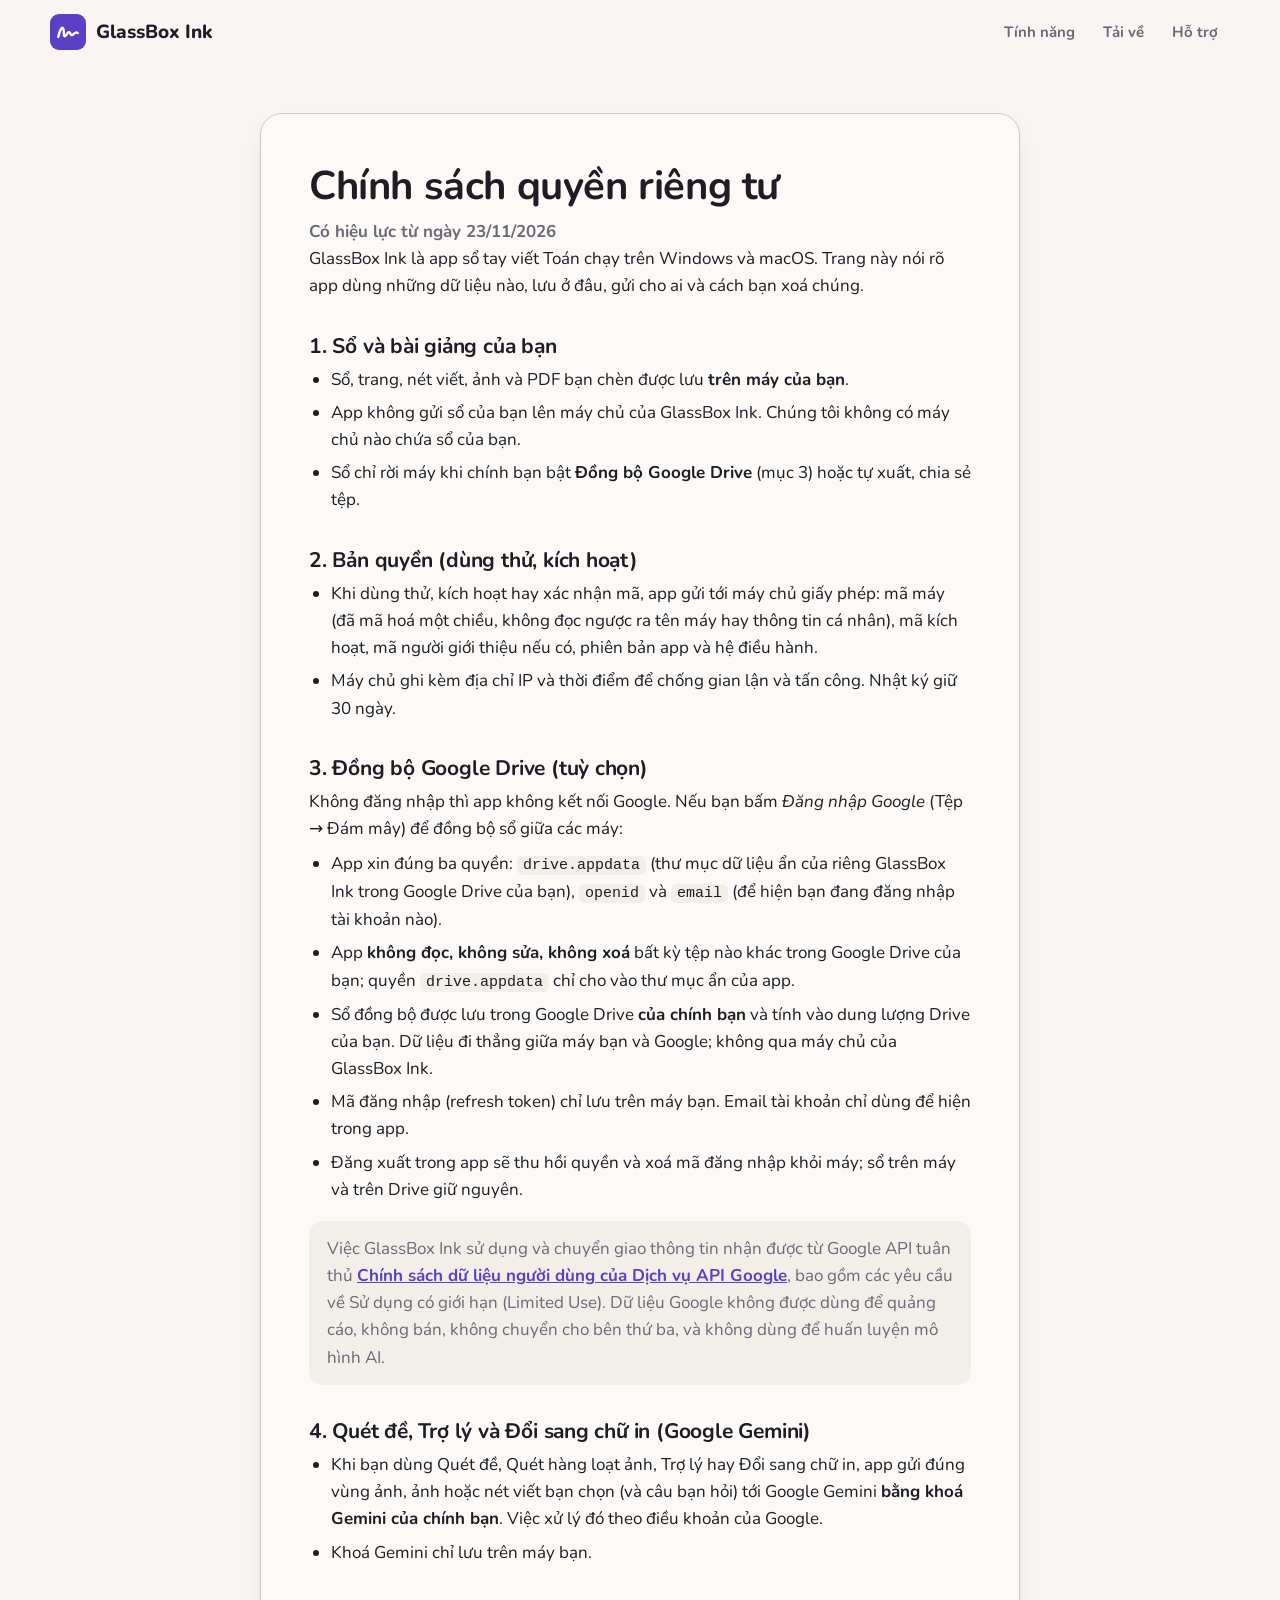
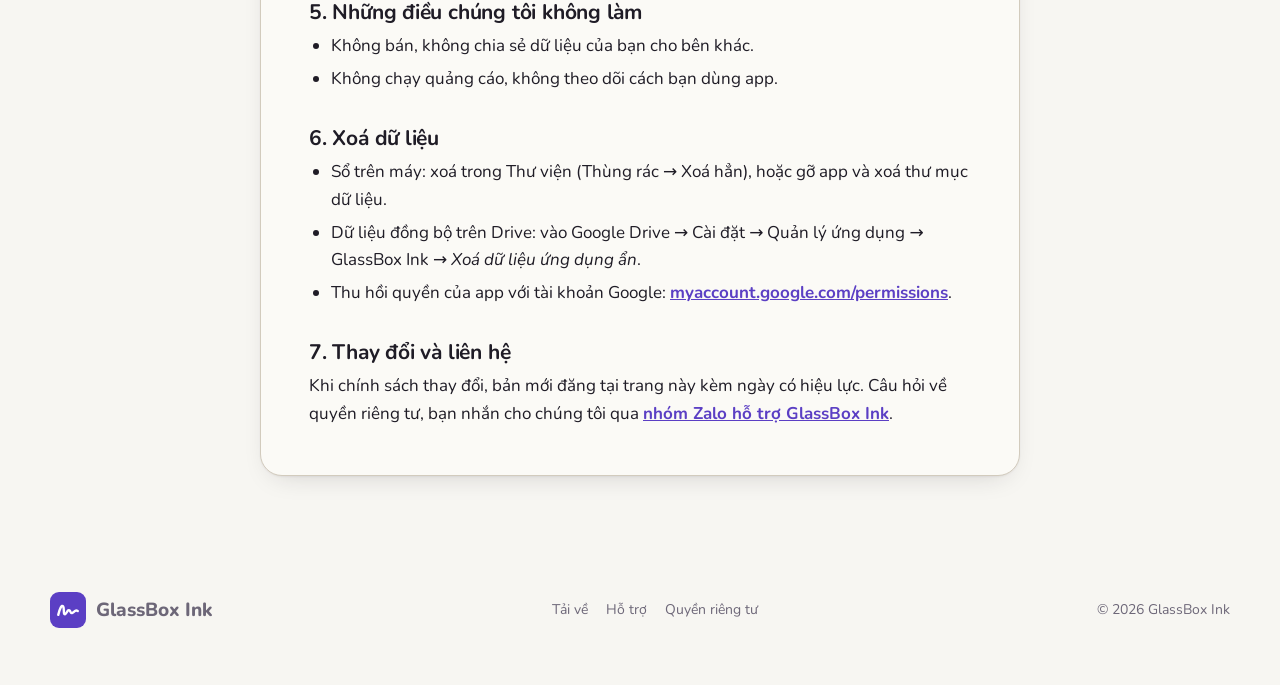
==== chinh-sach-rieng-tu.html @ cfca695d "Trang Chính sách quyền riêng tư (đồng bộ Google Drive tuỳ chọn) và link ở chân trang Co-Authored-By:" ====
<!doctype html>
<!-- Claude (23/11/2026): trang Chính sách quyền riêng tư — Google yêu cầu khi đưa đăng nhập Google (đồng bộ Drive) sang chế độ chính thức.
     Nội dung khớp cách app đang chạy: sổ ở trên máy; đồng bộ Google Drive là tuỳ chọn, chỉ dùng thư mục ẩn của app trong Drive của người dùng. -->
<html lang="vi">
<head>
<meta charset="utf-8">
<meta name="viewport" content="width=device-width, initial-scale=1, viewport-fit=cover">
<title>Chính sách quyền riêng tư · GlassBox Ink</title>
<meta name="description" content="GlassBox Ink thu thập gì, lưu ở đâu, dùng dữ liệu Google (đồng bộ Google Drive) thế nào và cách bạn xoá dữ liệu.">
<meta name="theme-color" content="#5B3FC4">
<link rel="icon" href="media/logo.svg" type="image/svg+xml">
<link rel="preconnect" href="https://fonts.googleapis.com">
<link rel="preconnect" href="https://fonts.gstatic.com" crossorigin>
<link href="https://fonts.googleapis.com/css2?family=Dancing+Script:wght@700&family=Nunito:wght@400;600;700;800;900&display=swap&subset=vietnamese" rel="stylesheet">
<link rel="stylesheet" href="css/site.css?v=20261119a">
<style>
  .policy { padding: 48px 0 72px; }
  .policy .doc { max-width: 760px; margin-inline: auto; background: var(--surface); border: 1px solid var(--line); border-radius: 22px;
    padding: clamp(22px, 4vw, 48px); box-shadow: var(--shadow); }
  .policy h1 { font-size: clamp(28px, 4vw, 40px); line-height: 1.2; margin: 0; }
  .policy .date { color: var(--muted); font-weight: 700; margin-top: 8px; }
  .policy h2 { font-size: 21px; margin: 34px 0 8px; }
  .policy p, .policy li { color: var(--ink); }
  .policy ul { padding-left: 22px; margin: 8px 0; }
  .policy li { margin: 6px 0; }
  .policy .note { background: var(--surface2); border-radius: 14px; padding: 14px 18px; margin-top: 18px; color: var(--muted); }
  .policy a { color: #5B3FC4; font-weight: 700; }
  .policy code { font-size: 15px; background: var(--surface2); padding: 1px 6px; border-radius: 6px; }
</style>
</head>
<body>
<header class="nav" id="top">
  <div class="wrap">
    <a class="brand" href="./" aria-label="GlassBox Ink">
      <svg class="logo" viewBox="0 0 48 48" aria-hidden="true"><rect width="48" height="48" rx="12"/><path d="M11 30.5c2.2-9 4.6-14 6.6-11.2 1.7 2.4-.2 11.6 2.6 10.3 2.4-1.1 3.2-6.7 5.6-5.2 2 1.3 1.6 4.6 4 3.6 1.7-.7 2.7-2.6 4.6-3.2 1-.3 1.8.1 2.6.6"/></svg>
      GlassBox Ink
    </a>
    <nav class="nav-links" aria-label="Mục chính">
      <a href="./#xem-app">Tính năng</a>
      <a href="./#tai-ve">Tải về</a>
      <a href="./#ho-tro">Hỗ trợ</a>
    </nav>
  </div>
</header>

<main class="policy">
  <div class="wrap">
    <article class="doc">
      <h1>Chính sách quyền riêng tư</h1>
      <p class="date">Có hiệu lực từ ngày 23/11/2026</p>

      <p>GlassBox Ink là app sổ tay viết Toán chạy trên Windows và macOS. Trang này nói rõ app dùng những dữ liệu nào, lưu ở đâu, gửi cho ai và cách bạn xoá chúng.</p>

      <h2>1. Sổ và bài giảng của bạn</h2>
      <ul>
        <li>Sổ, trang, nét viết, ảnh và PDF bạn chèn được lưu <strong>trên máy của bạn</strong>.</li>
        <li>App không gửi sổ của bạn lên máy chủ của GlassBox Ink. Chúng tôi không có máy chủ nào chứa sổ của bạn.</li>
        <li>Sổ chỉ rời máy khi chính bạn bật <strong>Đồng bộ Google Drive</strong> (mục 3) hoặc tự xuất, chia sẻ tệp.</li>
      </ul>

      <h2>2. Bản quyền (dùng thử, kích hoạt)</h2>
      <ul>
        <li>Khi dùng thử, kích hoạt hay xác nhận mã, app gửi tới máy chủ giấy phép: mã máy (đã mã hoá một chiều, không đọc ngược ra tên máy hay thông tin cá nhân), mã kích hoạt, mã người giới thiệu nếu có, phiên bản app và hệ điều hành.</li>
        <li>Máy chủ ghi kèm địa chỉ IP và thời điểm để chống gian lận và tấn công. Nhật ký giữ 30 ngày.</li>
      </ul>

      <h2>3. Đồng bộ Google Drive (tuỳ chọn)</h2>
      <p>Không đăng nhập thì app không kết nối Google. Nếu bạn bấm <em>Đăng nhập Google</em> (Tệp → Đám mây) để đồng bộ sổ giữa các máy:</p>
      <ul>
        <li>App xin đúng ba quyền: <code>drive.appdata</code> (thư mục dữ liệu ẩn của riêng GlassBox Ink trong Google Drive của bạn), <code>openid</code> và <code>email</code> (để hiện bạn đang đăng nhập tài khoản nào).</li>
        <li>App <strong>không đọc, không sửa, không xoá</strong> bất kỳ tệp nào khác trong Google Drive của bạn; quyền <code>drive.appdata</code> chỉ cho vào thư mục ẩn của app.</li>
        <li>Sổ đồng bộ được lưu trong Google Drive <strong>của chính bạn</strong> và tính vào dung lượng Drive của bạn. Dữ liệu đi thẳng giữa máy bạn và Google; không qua máy chủ của GlassBox Ink.</li>
        <li>Mã đăng nhập (refresh token) chỉ lưu trên máy bạn. Email tài khoản chỉ dùng để hiện trong app.</li>
        <li>Đăng xuất trong app sẽ thu hồi quyền và xoá mã đăng nhập khỏi máy; sổ trên máy và trên Drive giữ nguyên.</li>
      </ul>
      <p class="note">Việc GlassBox Ink sử dụng và chuyển giao thông tin nhận được từ Google API tuân thủ <a href="https://developers.google.com/terms/api-services-user-data-policy" target="_blank" rel="noopener">Chính sách dữ liệu người dùng của Dịch vụ API Google</a>, bao gồm các yêu cầu về Sử dụng có giới hạn (Limited Use). Dữ liệu Google không được dùng để quảng cáo, không bán, không chuyển cho bên thứ ba, và không dùng để huấn luyện mô hình AI.</p>

      <h2>4. Quét đề, Trợ lý và Đổi sang chữ in (Google Gemini)</h2>
      <ul>
        <li>Khi bạn dùng Quét đề, Quét hàng loạt ảnh, Trợ lý hay Đổi sang chữ in, app gửi đúng vùng ảnh, ảnh hoặc nét viết bạn chọn (và câu bạn hỏi) tới Google Gemini <strong>bằng khoá Gemini của chính bạn</strong>. Việc xử lý đó theo điều khoản của Google.</li>
        <li>Khoá Gemini chỉ lưu trên máy bạn.</li>
      </ul>

      <h2>5. Những điều chúng tôi không làm</h2>
      <ul>
        <li>Không bán, không chia sẻ dữ liệu của bạn cho bên khác.</li>
        <li>Không chạy quảng cáo, không theo dõi cách bạn dùng app.</li>
      </ul>

      <h2>6. Xoá dữ liệu</h2>
      <ul>
        <li>Sổ trên máy: xoá trong Thư viện (Thùng rác → Xoá hẳn), hoặc gỡ app và xoá thư mục dữ liệu.</li>
        <li>Dữ liệu đồng bộ trên Drive: vào Google Drive → Cài đặt → Quản lý ứng dụng → GlassBox Ink → <em>Xoá dữ liệu ứng dụng ẩn</em>.</li>
        <li>Thu hồi quyền của app với tài khoản Google: <a href="https://myaccount.google.com/permissions" target="_blank" rel="noopener">myaccount.google.com/permissions</a>.</li>
      </ul>

      <h2>7. Thay đổi và liên hệ</h2>
      <p>Khi chính sách thay đổi, bản mới đăng tại trang này kèm ngày có hiệu lực. Câu hỏi về quyền riêng tư, bạn nhắn cho chúng tôi qua <a href="https://zalo.me/g/bov0yustx6fiwfgeb471" target="_blank" rel="noopener">nhóm Zalo hỗ trợ GlassBox Ink</a>.</p>
    </article>
  </div>
</main>

<footer>
  <div class="wrap">
    <a class="brand" href="./"><svg class="logo" viewBox="0 0 48 48" aria-hidden="true"><rect width="48" height="48" rx="12"/><path d="M11 30.5c2.2-9 4.6-14 6.6-11.2 1.7 2.4-.2 11.6 2.6 10.3 2.4-1.1 3.2-6.7 5.6-5.2 2 1.3 1.6 4.6 4 3.6 1.7-.7 2.7-2.6 4.6-3.2 1-.3 1.8.1 2.6.6"/></svg>GlassBox Ink</a>
    <nav><a href="./#tai-ve">Tải về</a><a href="./#ho-tro">Hỗ trợ</a><a href="chinh-sach-rieng-tu.html">Quyền riêng tư</a></nav>
    <span>© 2026 GlassBox Ink</span>
  </div>
</footer>
</body>
</html>
---- css/site.css ----
/* Claude: trang giới thiệu GlassBox Ink, bản 2 (15/11/2026). Chỉ giao diện sáng (anh bỏ chế độ tối).
   Màu theo packages/net_ui/lib/src/tokens.g.dart. Hiệu ứng chỉ dùng transform/opacity để không lag. */
:root {
  --desk: #F7F6F2; --chrome: #F4F1EA; --surface: #FBFAF6; --surface2: #F2EFE8;
  --line: #D2CBBD; --ink: #1F1C26; --muted: #6D6778; --off: #B9B3C4;
  --accent: #5B3FC4; --accent-soft: #EBE5FC;
  --ok: #2F8A4C;
  --paper: #FDFCF7; --grid: rgba(184,198,224,.42); --grid-fine: rgba(219,226,239,.6);
  --rainbow: linear-gradient(100deg, #5B3FC4, #9b4dff 30%, #e5487d 58%, #ff8a00 82%, #f5c400);
  --shadow: 0 1px 2px rgba(31,28,38,.05), 0 10px 28px -14px rgba(31,28,38,.22);
  --shadow-lg: 0 2px 6px rgba(31,28,38,.05), 0 36px 70px -32px rgba(60,40,140,.38);
  --radius: 18px;
  --font: "Nunito", system-ui, -apple-system, "Segoe UI", sans-serif;
  --hand: "Dancing Script", "Segoe Script", cursive;
  color-scheme: light;
}
*, *::before, *::after { box-sizing: border-box; }
html { scroll-behavior: smooth; -webkit-text-size-adjust: 100%; }
body { margin: 0; background: var(--desk); color: var(--ink); font: 400 17px/1.6 var(--font); overflow-x: hidden; }
img, video, svg { display: block; max-width: 100%; }
a { color: inherit; }
h1, h2, h3 { line-height: 1.15; margin: 0; letter-spacing: -.01em; text-wrap: balance; }
p { margin: 0; }
.wrap { width: min(1180px, 100% - 32px); margin-inline: auto; }
section { scroll-margin-top: 70px; }

.grid-bg, .paper {
  background-image:
    linear-gradient(var(--grid) 1px, transparent 1px), linear-gradient(90deg, var(--grid) 1px, transparent 1px),
    linear-gradient(var(--grid-fine) 1px, transparent 1px), linear-gradient(90deg, var(--grid-fine) 1px, transparent 1px);
  background-size: 120px 120px, 120px 120px, 24px 24px, 24px 24px;
}
.paper { background-color: var(--paper); }

.logo { width: 36px; height: 36px; flex: none; }
.logo rect { fill: #5B3FC4; }
.logo path { fill: none; stroke: #fff; stroke-width: 3.2; stroke-linecap: round; stroke-linejoin: round; }

/* ===== Màn mở đầu (vẽ bằng canvas, js/intro.js) ===== */
.intro { position: fixed; inset: 0; z-index: 100; cursor: pointer; transition: opacity .3s ease; }
.intro canvas { position: absolute; inset: 0; width: 100%; height: 100%; }
.intro.gone { opacity: 0; pointer-events: none; }
html.no-intro .intro { display: none; }

/* ===== Thanh trên ===== */
.progress { position: fixed; inset: 0 0 auto 0; height: 3px; z-index: 60; transform-origin: 0 50%; transform: scaleX(0); background: var(--rainbow); }
.nav { position: sticky; top: 0; z-index: 50; background: rgba(247,246,242,.95); border-bottom: 1px solid transparent; transition: border-color .3s, box-shadow .3s; }
.nav.scrolled { border-color: rgba(210,203,189,.6); box-shadow: 0 6px 20px -16px rgba(31,28,38,.4); }
.nav .wrap { display: flex; align-items: center; gap: 20px; height: 64px; }
.brand { display: flex; align-items: center; gap: 10px; font-weight: 800; font-size: 19px; text-decoration: none; }
.nav-links { display: flex; gap: 4px; margin-left: auto; }
.nav-links a { text-decoration: none; padding: 8px 12px; border-radius: 10px; color: var(--muted); font-weight: 700; font-size: 15px; transition: color .2s, background .2s; }
.nav-links a:hover { color: var(--ink); background: var(--surface2); }
.icon-btn { width: 42px; height: 42px; border-radius: 12px; border: 1px solid var(--line); background: var(--surface); color: var(--ink); display: none; place-items: center; cursor: pointer; margin-left: auto; }
.icon-btn svg { width: 20px; height: 20px; }
@media (max-width: 900px) {
  .nav-links { position: fixed; inset: 64px 0 auto 0; flex-direction: column; padding: 12px 16px 20px; background: var(--desk);
    border-bottom: 1px solid var(--line); transform: translateY(-130%); transition: transform .35s ease; }
  .nav-links.open { transform: none; }
  .nav-links a { padding: 12px; font-size: 17px; }
  .icon-btn { display: grid; }
  .nav .btn-sm { display: none; }
}

/* ===== Nút ===== */
.btn { position: relative; overflow: hidden; isolation: isolate; display: inline-flex; align-items: center; gap: 10px; justify-content: center;
  padding: 14px 22px; border-radius: 14px; border: 0; cursor: pointer; font: 800 16px/1.1 var(--font); text-decoration: none;
  background: var(--accent); color: #fff; box-shadow: 0 10px 24px -12px rgba(91,63,196,.9); transition: transform .25s cubic-bezier(.2,.7,.2,1), box-shadow .25s; }
.btn:hover { transform: translateY(-2px); box-shadow: 0 16px 30px -14px rgba(91,63,196,1); }
.btn::after { content: ""; position: absolute; inset: 0; z-index: -1; transform: translateX(-120%) skewX(-20deg);
  background: linear-gradient(90deg, transparent, rgba(255,255,255,.38), transparent); transition: transform .7s ease; }
.btn:hover::after { transform: translateX(120%) skewX(-20deg); }
.btn svg { width: 20px; height: 20px; flex: none; }
.btn.ghost { background: var(--surface); color: var(--ink); border: 1px solid var(--line); box-shadow: none; }
.btn.ghost::after { background: linear-gradient(90deg, transparent, rgba(91,63,196,.14), transparent); }
.btn.zalo { background: #0068FF; box-shadow: 0 10px 24px -12px rgba(0,104,255,.9); }
.btn-sm { padding: 9px 14px; font-size: 14px; border-radius: 11px; }
.btn small { display: block; font-weight: 600; opacity: .85; font-size: 12px; margin-top: 3px; }

/* ===== Hero ===== */
.hero { position: relative; padding: 52px 0 0; overflow: hidden; isolation: isolate; }
.hero .grid-bg { position: absolute; inset: 0; z-index: -2;
  -webkit-mask: radial-gradient(ellipse 85% 75% at 50% 25%, #000 25%, transparent 75%); mask: radial-gradient(ellipse 85% 75% at 50% 25%, #000 25%, transparent 75%); }
.glow-bg { position: absolute; z-index: -1; left: 50%; top: -260px; width: 1300px; height: 1000px; margin-left: -650px; pointer-events: none;
  background:
    radial-gradient(closest-side at 30% 40%, rgba(91,63,196,.26), transparent),
    radial-gradient(closest-side at 72% 34%, rgba(229,72,125,.16), transparent),
    radial-gradient(closest-side at 52% 66%, rgba(255,138,0,.12), transparent);
  animation: glow 16s ease-in-out infinite alternate; will-change: transform; }
@keyframes glow { to { transform: translate3d(40px, 30px, 0) rotate(8deg) scale(1.06); } }
.hero-text { text-align: center; max-width: 900px; margin: 0 auto; }
.chip { display: inline-flex; align-items: center; gap: 8px; padding: 6px 14px 6px 6px; border-radius: 999px; background: var(--surface);
  border: 1px solid var(--line); font-size: 14px; font-weight: 700; color: var(--muted); box-shadow: var(--shadow); max-width: 100%; }
.chip b { background: var(--accent); color: #fff; padding: 3px 10px; border-radius: 999px; font-weight: 800; white-space: nowrap; }
.hero h1 { font-size: clamp(38px, 6.6vw, 80px); font-weight: 900; margin-top: 22px; letter-spacing: -.03em; }
.hero h1 .line2 { display: block; }
.grad-text { background: var(--rainbow); background-size: 200% 100%; -webkit-background-clip: text; background-clip: text; color: transparent; }
@keyframes shimmer { to { background-position: -200% 0; } }
.hand-word { position: relative; display: inline-block; white-space: nowrap; }
.hand-word svg { position: absolute; left: -2%; bottom: -.16em; width: 104%; height: .5em; overflow: visible; }
.hand-word svg path { fill: none; stroke: url(#rainbow); stroke-width: 7; stroke-linecap: round; stroke-dasharray: 600; stroke-dashoffset: 600; }
.go .hand-word svg path { animation: draw 1.1s .5s cubic-bezier(.6,.1,.2,1) forwards; }
@keyframes draw { to { stroke-dashoffset: 0; } }
.hero .lead { font-size: clamp(17px, 2vw, 20px); color: var(--muted); margin: 20px auto 0; max-width: 660px; }
.cta { display: flex; gap: 12px; justify-content: center; flex-wrap: wrap; margin-top: 28px; }
.trust { display: flex; flex-wrap: wrap; gap: 8px 22px; justify-content: center; margin-top: 18px; color: var(--muted); font-size: 14px; font-weight: 700; }
.trust span { display: inline-flex; align-items: center; gap: 6px; }
.trust svg { width: 16px; height: 16px; color: var(--ok); }

.window { position: relative; border-radius: 16px; overflow: hidden; background: #f4f1ea; border: 1px solid rgba(210,203,189,.9); box-shadow: var(--shadow-lg); }
.window video, .window img { width: 100%; height: auto; aspect-ratio: 16 / 9; object-fit: cover; background: #f4f1ea; }
.hero-stage { position: relative; margin: 50px auto 0; max-width: 1100px; perspective: 1600px; }
.hero-stage .window { transform: rotateX(16deg) scale(.95); transform-origin: 50% 0; will-change: transform; }
.float-chip { position: absolute; z-index: 3; display: flex; align-items: center; gap: 8px; background: var(--surface); border: 1px solid var(--line);
  border-radius: 14px; padding: 10px 14px; font-weight: 800; font-size: 14px; box-shadow: var(--shadow); animation: bob 6s ease-in-out infinite; }
.float-chip i { width: 28px; height: 28px; border-radius: 9px; display: grid; place-items: center; background: var(--accent-soft); color: var(--accent); }
.float-chip i svg { width: 17px; height: 17px; }
.fc1 { left: -26px; top: 18%; } .fc2 { right: -30px; top: 40%; animation-delay: -2s; } .fc3 { left: 7%; bottom: -20px; animation-delay: -4s; }
@keyframes bob { 50% { transform: translateY(-10px); } }
@media (max-width: 760px) { .float-chip { display: none; } .hero-stage .window { transform: none !important; } }

.marquee { margin-top: 64px; border-block: 1px solid var(--line); background: var(--surface); overflow: hidden; }
.marquee-track { display: flex; gap: 46px; width: max-content; padding: 16px 0; animation: marquee 38s linear infinite; will-change: transform; }
.marquee span { white-space: nowrap; font-family: var(--hand); font-size: 27px; font-weight: 700; color: var(--muted); }
.marquee span::before { content: "✦"; font-family: var(--font); font-size: 14px; color: var(--accent); margin-right: 46px; vertical-align: middle; }
@keyframes marquee { to { transform: translate3d(-50%, 0, 0); } }

/* ===== Mục chung ===== */
.sec { padding: 104px 0; }
.sec.tight { padding-top: 30px; }
.sec-head { text-align: center; max-width: 780px; margin: 0 auto 50px; }
.kicker { position: relative; display: inline-block; font-family: var(--hand); font-size: 29px; font-weight: 700; color: var(--accent); }
.kicker::after { content: ""; position: absolute; left: 4%; right: 4%; bottom: -2px; height: 8px;
  background: url("data:image/svg+xml,%3Csvg xmlns='http://www.w3.org/2000/svg' viewBox='0 0 120 8' preserveAspectRatio='none'%3E%3Cpath d='M2 5c20-4 40-4 60-1s36 3 56-2' fill='none' stroke='%23e5487d' stroke-width='2.5' stroke-linecap='round'/%3E%3C/svg%3E") 0 0/100% 100% no-repeat;
  clip-path: inset(0 100% 0 0); transition: clip-path .9s .3s cubic-bezier(.6,.1,.2,1); }
.in .kicker::after { clip-path: inset(0 0 0 0); }
.sec-head h2 { font-size: clamp(32px, 4.6vw, 52px); font-weight: 900; margin-top: 6px; letter-spacing: -.02em; }
.sec-head p { color: var(--muted); margin-top: 14px; font-size: 18px; }

/* ===== Tab + video ===== */
.show { display: grid; grid-template-columns: 330px 1fr; gap: 30px; align-items: start; }
.tabs { display: flex; flex-direction: column; gap: 6px; }
.tab { position: relative; text-align: left; border: 1px solid transparent; background: transparent; color: inherit; padding: 13px 16px 15px;
  border-radius: 14px; cursor: pointer; font: inherit; transition: background .25s, border-color .25s, transform .25s; }
.tab:hover { background: var(--surface); transform: translateX(3px); }
.tab[aria-selected="true"] { background: var(--surface); border-color: var(--line); box-shadow: var(--shadow); transform: none; }
.tab h3 { font-size: 17px; font-weight: 800; display: flex; align-items: center; gap: 10px; }
.tab h3 i { width: 32px; height: 32px; border-radius: 10px; display: grid; place-items: center; background: var(--accent-soft); color: var(--accent); flex: none; transition: background .25s, color .25s; }
.tab[aria-selected="true"] h3 i { background: var(--accent); color: #fff; }
.tab h3 i svg { width: 18px; height: 18px; }
.tab p { color: var(--muted); font-size: 15px; margin: 6px 0 0 42px; display: none; }
.tab[aria-selected="true"] p { display: block; animation: fadeUp .35s ease both; }
.tab .bar { position: absolute; left: 16px; right: 16px; bottom: 6px; height: 3px; border-radius: 3px; background: var(--surface2); display: none; overflow: hidden; }
.tab[aria-selected="true"] .bar { display: block; }
.tab .bar b { display: block; height: 100%; width: 100%; border-radius: inherit; background: var(--rainbow); transform-origin: 0 50%; transform: scaleX(0); }
.show-stage { position: sticky; top: 86px; }
.show-stage video { transition: opacity .3s ease, transform .45s cubic-bezier(.2,.7,.2,1); }
.show-stage video.swap { opacity: 0; transform: scale(.97); }
.tab-desc { display: none; text-align: center; color: var(--muted); margin-top: 14px; font-size: 15px; }
@keyframes fadeUp { from { opacity: 0; transform: translateY(6px); } }
@media (max-width: 940px) {
  .show { grid-template-columns: 1fr; }
  .show-stage { position: relative; top: 0; order: -1; }
  .tabs { flex-direction: row; overflow-x: auto; scroll-snap-type: x mandatory; padding: 4px 2px 8px; -webkit-overflow-scrolling: touch; scrollbar-width: none; }
  .tabs::-webkit-scrollbar { display: none; }
  .tab { flex: 0 0 auto; scroll-snap-align: start; padding: 10px 12px 14px; }
  .tab:hover { transform: none; }
  .tab h3 { font-size: 15px; white-space: nowrap; }
  .tab p { display: none !important; }
  .tab-desc { display: block; }
}

/* ===== Viết tay ===== */
.write { display: grid; grid-template-columns: 1.1fr 1fr; gap: 54px; align-items: center; }
.write-paper { border-radius: 22px; box-shadow: var(--shadow-lg); border: 1px solid var(--line); position: relative; overflow: hidden; aspect-ratio: 4 / 3.1; }
.write-paper svg { width: 100%; height: 100%; }
.write-paper .margin { position: absolute; left: 13%; top: 0; bottom: 0; width: 1.5px; background: rgba(229,72,77,.35); }
.hw text { font-family: var(--hand); font-weight: 700; }
.write h2 { font-size: clamp(30px, 4vw, 46px); font-weight: 900; }
.write p.big { color: var(--muted); font-size: 18px; margin-top: 14px; }
.pens { display: flex; flex-wrap: wrap; gap: 10px; margin-top: 24px; }
.pen-chip { padding: 8px 14px; border-radius: 999px; background: var(--surface); border: 1px solid var(--line); font-weight: 700; font-size: 14px; display: inline-flex; align-items: center; gap: 8px; transition: transform .2s; }
.pen-chip:hover { transform: translateY(-2px); }
.pen-chip .sw { width: 14px; height: 14px; border-radius: 50%; }
.tray-img { margin-top: 24px; border-radius: 16px; border: 1px solid var(--line); box-shadow: var(--shadow); width: 100%; max-width: 560px; }
@media (max-width: 900px) { .write { grid-template-columns: 1fr; gap: 34px; } }

/* ===== Lưới tính năng ===== */
.bento { display: grid; grid-template-columns: repeat(6, 1fr); gap: 18px; }
.card { position: relative; grid-column: span 2; background: var(--surface); border: 1px solid var(--line); border-radius: var(--radius); padding: 26px; overflow: hidden; box-shadow: var(--shadow); }
.card.wide { grid-column: span 3; }
.card h3 { font-size: 21px; font-weight: 800; margin-top: 16px; }
.card p { color: var(--muted); margin-top: 8px; font-size: 15.5px; }
.ic { width: 46px; height: 46px; border-radius: 14px; display: grid; place-items: center; background: var(--accent-soft); color: var(--accent); flex: none; }
.ic svg { width: 24px; height: 24px; }
.card .media { margin: 20px -26px -26px; border-top: 1px solid var(--line); background: var(--surface2); padding: 18px; display: grid; place-items: center; }
.card .media img { border-radius: 12px; box-shadow: var(--shadow); max-height: 260px; width: auto; }
.mini { height: 150px; margin: 18px -26px -26px; border-top: 1px solid var(--line); background: var(--surface2); }
.mini svg { width: 100%; height: 100%; }
.pdf-page { fill: #fff; stroke: var(--line); }
.pdf-line { stroke: var(--off); stroke-width: 4; stroke-linecap: round; }
@media (max-width: 980px) { .card, .card.wide { grid-column: span 3; } }
@media (max-width: 640px) { .bento { grid-template-columns: 1fr; } .card, .card.wide { grid-column: auto; } }

/* Thẻ nghiêng + vầng sáng theo chuột */
.tilt { transform: perspective(900px) rotateX(var(--rx, 0deg)) rotateY(var(--ry, 0deg)) translateY(var(--ty, 0)); transition: transform .5s cubic-bezier(.2,.7,.2,1), box-shadow .3s; }
.tilt:hover { --ty: -4px; box-shadow: var(--shadow-lg); }
.glow::before { content: ""; position: absolute; inset: 0; border-radius: inherit; pointer-events: none; opacity: 0; transition: opacity .3s; z-index: 0;
  background: radial-gradient(340px circle at var(--gx, 50%) var(--gy, 50%), rgba(91,63,196,.13), transparent 60%); }
.glow:hover::before { opacity: 1; }
.glow > * { position: relative; z-index: 1; }

/* ===== Ảnh chụp ===== */
.gallery { display: flex; gap: 22px; overflow-x: auto; scroll-snap-type: x mandatory; padding: 8px 16px 26px; margin: 0 -16px; -webkit-overflow-scrolling: touch; scrollbar-width: none; cursor: grab; }
.gallery::-webkit-scrollbar { display: none; }
.shot { flex: 0 0 min(760px, 86vw); scroll-snap-align: center; margin: 0; transition: transform .45s cubic-bezier(.2,.7,.2,1), opacity .45s; transform: scale(var(--s, 1)); opacity: var(--o, 1); }
.shot .window img { aspect-ratio: 1366 / 768; pointer-events: none; }
.shot figcaption { margin-top: 12px; font-weight: 800; color: var(--muted); text-align: center; }

/* ===== Tải về ===== */
.dl { display: grid; grid-template-columns: repeat(3, 1fr); gap: 18px; }
.dl-card { position: relative; background: var(--surface); border: 1px solid var(--line); border-radius: var(--radius); padding: 28px; display: flex; flex-direction: column; gap: 14px; box-shadow: var(--shadow); }
.dl-card.me { border-color: var(--accent); box-shadow: 0 0 0 3px var(--accent-soft), var(--shadow-lg); }
.dl-card .os { width: 52px; height: 52px; border-radius: 16px; background: var(--surface2); display: grid; place-items: center; }
.dl-card .os svg { width: 28px; height: 28px; }
.dl-card h3 { font-size: 22px; font-weight: 800; }
.dl-card .req { color: var(--muted); font-size: 14.5px; flex: 1; }
.dl-card .meta { font-size: 13px; color: var(--muted); font-weight: 700; }
.note-mac { margin-top: 18px; text-align: center; color: var(--muted); font-size: 14.5px; }
.steps { display: grid; grid-template-columns: repeat(3, 1fr); gap: 18px; margin-top: 30px; counter-reset: s; }
.step { padding: 22px; border-radius: var(--radius); border: 1.5px dashed var(--line); }
.step::before { counter-increment: s; content: counter(s); font-family: var(--hand); font-size: 40px; font-weight: 700; color: var(--accent); line-height: 1; }
.step h4 { margin: 8px 0 6px; font-size: 17px; }
.step p { color: var(--muted); font-size: 15px; }
@media (max-width: 860px) { .dl, .steps { grid-template-columns: 1fr; } }

/* ===== Bảng giá ===== */
.plans { display: grid; grid-template-columns: repeat(4, 1fr); gap: 16px; align-items: stretch; }
.plan { position: relative; background: var(--surface); border: 1px solid var(--line); border-radius: var(--radius); padding: 26px 22px; display: flex; flex-direction: column; gap: 6px; box-shadow: var(--shadow); }
.plan h3 { font-size: 19px; font-weight: 800; }
.plan .old { color: var(--muted); text-decoration: line-through; font-weight: 700; font-size: 15px; min-height: 24px; margin-top: 6px; }
.plan .price { font-size: 36px; font-weight: 900; letter-spacing: -.03em; line-height: 1.05; }
.plan .price small { font-size: 17px; font-weight: 800; }
.plan .off { position: absolute; top: 20px; right: 18px; background: #e5487d; color: #fff; font-weight: 900; font-size: 13px; padding: 3px 10px; border-radius: 999px; }
.plan ul { list-style: none; padding: 0; margin: 12px 0 0; display: grid; gap: 8px; font-size: 15px; flex: 1; }
.plan li { display: flex; gap: 8px; }
.plan li::before { content: ""; flex: none; width: 18px; height: 18px; margin-top: 3px; border-radius: 50%; background: var(--accent-soft) url("data:image/svg+xml,%3Csvg xmlns='http://www.w3.org/2000/svg' viewBox='0 0 24 24' fill='none' stroke='%235B3FC4' stroke-width='3' stroke-linecap='round' stroke-linejoin='round'%3E%3Cpath d='M6 12l4 4 8-8'/%3E%3C/svg%3E") center/12px no-repeat; }
.plan .btn { margin-top: 12px; }
@property --ang { syntax: "<angle>"; initial-value: 0deg; inherits: false; }
.plan.hi { border: 2px solid transparent; background: linear-gradient(var(--surface), var(--surface)) padding-box, linear-gradient(135deg, #5B3FC4, #9b4dff, #e5487d, #ff8a00) border-box; box-shadow: 0 24px 50px -28px rgba(91,63,196,.7); }
@keyframes spin-border { to { --ang: 360deg; } }
@media (max-width: 980px) { .plans { grid-template-columns: repeat(2, 1fr); } }
@media (max-width: 560px) { .plans { grid-template-columns: 1fr; } }

/* ===== Mua và hỗ trợ ===== */
.buy { display: grid; grid-template-columns: 1.1fr 1fr; gap: 20px; align-items: stretch; }
.buy-qr { display: grid; grid-template-columns: auto 1fr; gap: 26px; align-items: center; background: var(--surface); border: 1px solid var(--line); border-radius: 22px; padding: 26px; box-shadow: var(--shadow-lg); position: relative; overflow: hidden; }
.buy-qr .qr { width: 210px; padding: 14px; background: #fff; border-radius: 18px; border: 1px solid var(--line); box-shadow: var(--shadow); }
.buy-qr h3 { font-size: 24px; font-weight: 900; }
.buy-qr ol { margin: 12px 0 0; padding-left: 20px; color: var(--muted); font-size: 15.5px; display: grid; gap: 4px; }
.contact { display: grid; gap: 16px; }
.sup { position: relative; display: flex; gap: 16px; align-items: center; background: var(--surface); border: 1px solid var(--line); border-radius: 20px; padding: 20px 22px; box-shadow: var(--shadow); text-decoration: none; overflow: hidden; }
.sup h3 { font-size: 18px; font-weight: 800; }
.sup p { color: var(--muted); font-size: 15px; margin-top: 2px; word-break: break-word; }
.sup .arrow { margin-left: auto; color: var(--accent); flex: none; width: 22px; height: 22px; transition: transform .25s; }
.sup:hover .arrow { transform: translateX(4px); }
.ic.zalo { background: #E5F0FF; color: #0068FF; }
@media (max-width: 900px) { .buy { grid-template-columns: 1fr; } }
@media (max-width: 560px) { .buy-qr { grid-template-columns: 1fr; text-align: center; justify-items: center; } .buy-qr ol { text-align: left; } }

/* ===== Hỏi đáp ===== */
.faq { max-width: 820px; margin: 0 auto; display: grid; gap: 12px; }
.faq details { background: var(--surface); border: 1px solid var(--line); border-radius: 16px; padding: 0 22px; transition: box-shadow .3s; }
.faq details[open] { box-shadow: var(--shadow); }
.faq summary { cursor: pointer; list-style: none; padding: 18px 0; font-weight: 800; font-size: 17px; display: flex; justify-content: space-between; gap: 16px; }
.faq summary::-webkit-details-marker { display: none; }
.faq summary::after { content: "+"; font-size: 24px; line-height: 1; color: var(--accent); transition: transform .3s; }
.faq details[open] summary::after { transform: rotate(45deg); }
.faq .ans { padding: 0 0 20px; color: var(--muted); }

/* ===== Cuối trang ===== */
.final { position: relative; text-align: center; border-radius: 28px; padding: 70px 24px; overflow: hidden; border: 1px solid var(--line); box-shadow: var(--shadow-lg); isolation: isolate; }
.final::before { content: ""; position: absolute; inset: 0; z-index: -1; background: radial-gradient(520px circle at var(--gx, 50%) var(--gy, 40%), rgba(91,63,196,.16), transparent 60%); }
.final h2 { font-size: clamp(30px, 4.4vw, 50px); font-weight: 900; }
.final p { color: var(--muted); margin-top: 12px; font-size: 18px; }
footer { padding: 44px 0 60px; color: var(--muted); font-size: 14px; }
footer .wrap { display: flex; flex-wrap: wrap; gap: 18px; align-items: center; justify-content: space-between; }
footer nav { display: flex; gap: 18px; flex-wrap: wrap; }
footer a { text-decoration: none; }
footer a:hover { color: var(--ink); }

/* ===== Hiện dần ===== */
.rv { opacity: 0; transform: translate3d(0, 26px, 0); transition: opacity .7s cubic-bezier(.2,.7,.2,1), transform .7s cubic-bezier(.2,.7,.2,1); transition-delay: var(--d, 0s); }
.rv.in { opacity: 1; transform: none; }
.rv.tilt.in { transform: perspective(900px) rotateX(var(--rx, 0deg)) rotateY(var(--ry, 0deg)) translateY(var(--ty, 0)); }
.rv.settled { transition-delay: 0s; }
.rv-h { opacity: 0; transform: translate3d(0, 18px, 0); transition: opacity .7s ease, transform .7s cubic-bezier(.2,.7,.2,1); transition-delay: var(--d, 0s); }
.go .rv-h { opacity: 1; transform: none; }
.split .w { display: inline-block; opacity: 0; transform: translate3d(0, .5em, 0) rotate(3deg); transition: opacity .6s ease, transform .7s cubic-bezier(.2,.9,.25,1.15); transition-delay: calc(var(--i) * 55ms); }
.split.in .w { opacity: 1; transform: none; }

.lazy-sec { content-visibility: auto; contain-intrinsic-size: auto 900px; }

@media (prefers-reduced-motion: reduce) {
  html { scroll-behavior: auto; }
  *, *::before, *::after { animation-duration: .001ms !important; animation-iteration-count: 1 !important; transition-duration: .001ms !important; transition-delay: 0s !important; }
  .rv, .rv-h, .split .w { opacity: 1; transform: none; }
  .hero-stage .window { transform: none !important; }
  .hand-word svg path { stroke-dashoffset: 0; }
  .kicker::after { clip-path: none; }
}
.buy-qr .qr { height: auto; aspect-ratio: 1 / 1; }
.contact { align-content: center; }

/* ===== Claude: bản 3 (15/11/2026): đếm ngược ưu đãi, màn hình tải riêng ===== */
.dl-hint { text-align: center; margin-top: 22px; color: var(--muted); font-weight: 700; }

/* Đếm ngược ưu đãi */
.sale { position: relative; display: grid; grid-template-columns: 1fr auto; gap: 14px 28px; align-items: center; margin: 0 auto 26px; max-width: 980px;
  padding: 20px 26px 26px; border-radius: 22px; border: 2px solid transparent; overflow: hidden;
  background: linear-gradient(120deg, #FBF8FF, #FFF7FA) padding-box, linear-gradient(120deg, #5B3FC4, #e5487d, #ff8a00) border-box;
  box-shadow: 0 24px 50px -30px rgba(229,72,125,.55); }
.sale-tag { display: inline-flex; align-items: center; gap: 6px; background: #e5487d; color: #fff; font-weight: 900; font-size: 13px; padding: 4px 12px; border-radius: 999px; letter-spacing: .02em; }
.sale-tag::before { content: ""; width: 7px; height: 7px; border-radius: 50%; background: #fff; animation: blink 1.2s steps(2) infinite; }
@keyframes blink { 50% { opacity: .2; } }
.sale-t { margin-top: 8px; font-size: 18px; font-weight: 700; }
.sale-t b { color: #e5487d; }
.cd { display: flex; gap: 10px; }
.cd-u { display: grid; justify-items: center; gap: 4px; }
.cd-n { position: relative; min-width: 62px; padding: 10px 6px; border-radius: 14px; text-align: center; font: 900 30px/1 var(--font); font-variant-numeric: tabular-nums;
  color: #fff; background: linear-gradient(180deg, #6A4BDC, #4A2FB8); box-shadow: inset 0 -3px 0 rgba(0,0,0,.18), 0 10px 20px -12px rgba(74,47,184,.9); }
.cd-n.tick { animation: tick .45s cubic-bezier(.2,.8,.2,1); }
@keyframes tick { from { transform: translateY(-14%); opacity: .35; } }
.cd-u small { font-size: 12px; font-weight: 800; color: var(--muted); text-transform: uppercase; letter-spacing: .06em; }
.sale-bar { grid-column: 1 / -1; height: 6px; border-radius: 6px; background: rgba(91,63,196,.12); overflow: hidden; }
.sale-bar b { display: block; height: 100%; width: 100%; background: linear-gradient(90deg, #5B3FC4, #e5487d, #ff8a00); transform-origin: 0 50%; transform: scaleX(1); border-radius: inherit; }
.sale.over .cd, .sale.over .sale-bar { display: none; }
@media (max-width: 700px) { .sale { grid-template-columns: 1fr; text-align: center; padding: 18px 16px 22px; } .cd { justify-content: center; } .cd-n { min-width: 54px; font-size: 26px; } }

/* Màn hình tải riêng */
.dlp { position: fixed; inset: 0; z-index: 90; background: var(--desk); transform: translate3d(0, 100%, 0); transition: transform .55s cubic-bezier(.2,.8,.2,1); display: flex; flex-direction: column; }
.dlp.open { transform: none; }
.dlp[hidden] { display: none; }
.dlp-top { display: flex; align-items: center; justify-content: space-between; gap: 12px; padding: 12px 18px; border-bottom: 1px solid var(--line); background: rgba(247,246,242,.96); }
.dlp-back { display: inline-flex; align-items: center; gap: 8px; border: 1px solid var(--line); background: var(--surface); border-radius: 12px; padding: 8px 14px; font: 800 15px var(--font); color: var(--ink); cursor: pointer; }
.dlp-back svg { width: 18px; height: 18px; transform: scaleX(-1); }
.dlp-scroll { flex: 1; overflow-y: auto; -webkit-overflow-scrolling: touch; overscroll-behavior: contain;
  background-image: radial-gradient(closest-side at 80% 0%, rgba(91,63,196,.12), transparent), radial-gradient(closest-side at 0% 30%, rgba(229,72,125,.08), transparent); }
.dlp-wrap { width: min(920px, 100% - 32px); margin: 0 auto; padding: 34px 0 70px; }
.dlp-head { display: flex; gap: 20px; align-items: center; }
.dlp-os { width: 76px; height: 76px; flex: none; border-radius: 22px; display: grid; place-items: center; color: #fff; background: linear-gradient(135deg, #7A5CF0, #4A2FB8); box-shadow: 0 18px 34px -16px rgba(74,47,184,.9); }
.dlp-os svg { width: 40px; height: 40px; }
.dlp-k { display: inline-flex; align-items: center; gap: 8px; font-weight: 800; color: var(--accent); font-size: 14px; }
.dlp-spin { width: 14px; height: 14px; border-radius: 50%; border: 2.5px solid rgba(91,63,196,.25); border-top-color: var(--accent); animation: spin .8s linear infinite; }
.dlp.started .dlp-spin { border: 0; background: var(--ok) url("data:image/svg+xml,%3Csvg xmlns='http://www.w3.org/2000/svg' viewBox='0 0 24 24' fill='none' stroke='white' stroke-width='3.5' stroke-linecap='round' stroke-linejoin='round'%3E%3Cpath d='M6 12l4 4 8-8'/%3E%3C/svg%3E") center/10px no-repeat; animation: none; }
.dlp.started .dlp-k { color: var(--ok); }
@keyframes spin { to { transform: rotate(360deg); } }
.dlp-head h2 { font-size: clamp(26px, 4vw, 40px); font-weight: 900; margin-top: 4px; }
.dlp-sub { color: var(--muted); margin-top: 6px; }
.dlp-sub a { color: var(--accent); font-weight: 800; }
.dlp-note { display: flex; gap: 14px; align-items: flex-start; margin-top: 26px; padding: 16px 18px; border-radius: 16px; background: #FFF6DF; border: 1px solid #F3D28A; }
.dlp-note-i { width: 30px; height: 30px; flex: none; border-radius: 50%; display: grid; place-items: center; background: #F5B400; color: #fff; font-weight: 900; }
.dlp-note p { font-size: 16px; color: #5E4610; }
.dlp-steps { list-style: none; margin: 30px 0 0; padding: 0; display: grid; gap: 22px; counter-reset: st; position: relative; }
.dlp-steps li { position: relative; display: grid; grid-template-columns: 52px 1fr; gap: 16px; counter-increment: st;
  opacity: 0; transform: translate3d(0, 24px, 0); transition: opacity .6s ease, transform .6s cubic-bezier(.2,.8,.2,1); transition-delay: calc(.25s + var(--i) * .12s); }
.dlp.open .dlp-steps li { opacity: 1; transform: none; }
.dlp-steps li::before { content: counter(st); width: 44px; height: 44px; border-radius: 50%; display: grid; place-items: center; font: 900 20px var(--font); color: #fff;
  background: linear-gradient(135deg, #7A5CF0, #5B3FC4); box-shadow: 0 10px 20px -10px rgba(91,63,196,.9); position: relative; z-index: 1; }
.dlp-steps li:not(:last-child)::after { content: ""; position: absolute; left: 21px; top: 50px; bottom: -18px; width: 2px; background: repeating-linear-gradient(to bottom, var(--line) 0 6px, transparent 6px 12px); }
.dlp-card { background: var(--surface); border: 1px solid var(--line); border-radius: 18px; padding: 18px 20px 20px; box-shadow: var(--shadow); min-width: 0; }
.dlp-card h3 { font-size: 19px; font-weight: 900; }
.dlp-card p { color: var(--muted); margin-top: 6px; }
.dlp-card b { color: var(--ink); }
.dlp-card figure { margin: 14px 0 0; }
.dlp-card img { width: 100%; height: auto; border-radius: 12px; border: 1px solid var(--line); background: #fff; cursor: zoom-in; box-shadow: 0 14px 30px -20px rgba(31,28,38,.5); }
.dlp-card img.narrow { max-width: 340px; }
.dlp-card img.mid { max-width: 560px; }
.dlp-card .miss { display: grid; place-items: center; min-height: 110px; border-radius: 12px; border: 1.5px dashed var(--line); color: var(--muted); font-weight: 700; font-size: 14px; text-align: center; padding: 16px; }
.dlp-done { display: flex; flex-wrap: wrap; gap: 18px; align-items: center; justify-content: space-between; margin-top: 30px; padding: 22px 24px; border-radius: 20px;
  background: linear-gradient(120deg, #EFE9FF, #FDF1F6); border: 1px solid #DCCFFB; }
.dlp-done h3 { font-size: 20px; font-weight: 900; }
.dlp-done p { color: var(--muted); margin-top: 4px; }
.dlp-done-a { display: flex; gap: 10px; flex-wrap: wrap; }
@media (max-width: 560px) { .dlp-head { flex-direction: column; align-items: flex-start; } .dlp-steps li { grid-template-columns: 38px 1fr; gap: 10px; } .dlp-steps li::before { width: 34px; height: 34px; font-size: 16px; } .dlp-steps li:not(:last-child)::after { left: 16px; top: 40px; } .dlp-card { padding: 14px; } }
html.dlp-lock, html.dlp-lock body { overflow: hidden; }
.zoom { position: fixed; inset: 0; z-index: 120; display: grid; place-items: center; background: rgba(20,14,40,.82); cursor: zoom-out; padding: 20px; animation: fadeIn .2s ease; }
.zoom[hidden] { display: none; }
.zoom img { max-width: 94vw; max-height: 90vh; border-radius: 12px; box-shadow: 0 30px 60px -20px rgba(0,0,0,.6); background: #fff; }
@keyframes fadeIn { from { opacity: 0; } }
@media (prefers-reduced-motion: reduce) { .dlp { transition: none; } .dlp-steps li { opacity: 1; transform: none; } }

/* Claude: màn hướng dẫn Gemini (15/11/2026) */
.dlp.guide .dlp-spin { display: none; }
.dlp-steps li.part { display: block; counter-increment: none; margin: 8px 0 -4px; }
.dlp-steps li.part::before, .dlp-steps li.part::after { display: none; }
.dlp-steps li.part span { display: inline-block; padding: 6px 14px; border-radius: 999px; background: var(--accent-soft); color: var(--accent); font-weight: 900; font-size: 14px; letter-spacing: .01em; }
.dlp-card .tip { margin-top: 10px; padding: 10px 12px; border-radius: 12px; background: #EEF7F0; color: #24553A; font-size: 15px; }
.dlp-card a, .dlp-done a:not(.btn) { color: var(--accent); font-weight: 800; }
.ans-link { display: inline-block; margin-top: 6px; color: var(--accent); font-weight: 800; text-decoration: none; }
.ans-link:hover { text-decoration: underline; }

/* Claude 19/11/2026 — Trợ lý AI */
.float-chip[data-set] { transition: opacity .5s ease, translate .5s ease; }
.hero-stage[data-now="ai"] .float-chip[data-set="hero"], .hero-stage[data-now="hero"] .float-chip[data-set="ai"] { opacity: 0; translate: 0 8px; pointer-events: none; }
.new-tag { display: inline-block; margin-left: 6px; padding: 1px 7px; border-radius: 99px; font-size: 11px; font-weight: 700; vertical-align: middle;
  color: #fff; background: linear-gradient(90deg, #6d4aff, #d94dff); letter-spacing: .02em; }
.card.full { grid-column: 1 / -1; }
.ai-card { background: linear-gradient(135deg, rgba(109,74,255,.07), rgba(217,77,255,.05) 45%, var(--surface) 80%); }
.ai-head { display: flex; gap: 16px; align-items: flex-start; }
.ai-head .ic { flex: none; background: linear-gradient(135deg, #6d4aff, #d94dff); color: #fff; }
.ai-head p { max-width: 760px; }
.ai-shots { display: grid; grid-template-columns: repeat(3, 1fr); gap: 18px; margin-top: 20px; }
.ai-shots figure { margin: 0; }
.ai-shots .window { aspect-ratio: 16 / 10; overflow: hidden; }
.ai-shots img { width: 100%; height: 100%; object-fit: cover; object-position: top center; display: block; }
.ai-shots figcaption { margin-top: 10px; font-size: 14px; color: var(--muted); line-height: 1.45; }
.ai-shots figcaption b { display: block; color: var(--ink); font-size: 15px; margin-bottom: 2px; }
@media (max-width: 860px) { .ai-shots { grid-template-columns: 1fr; } .ai-head { flex-direction: column; } }
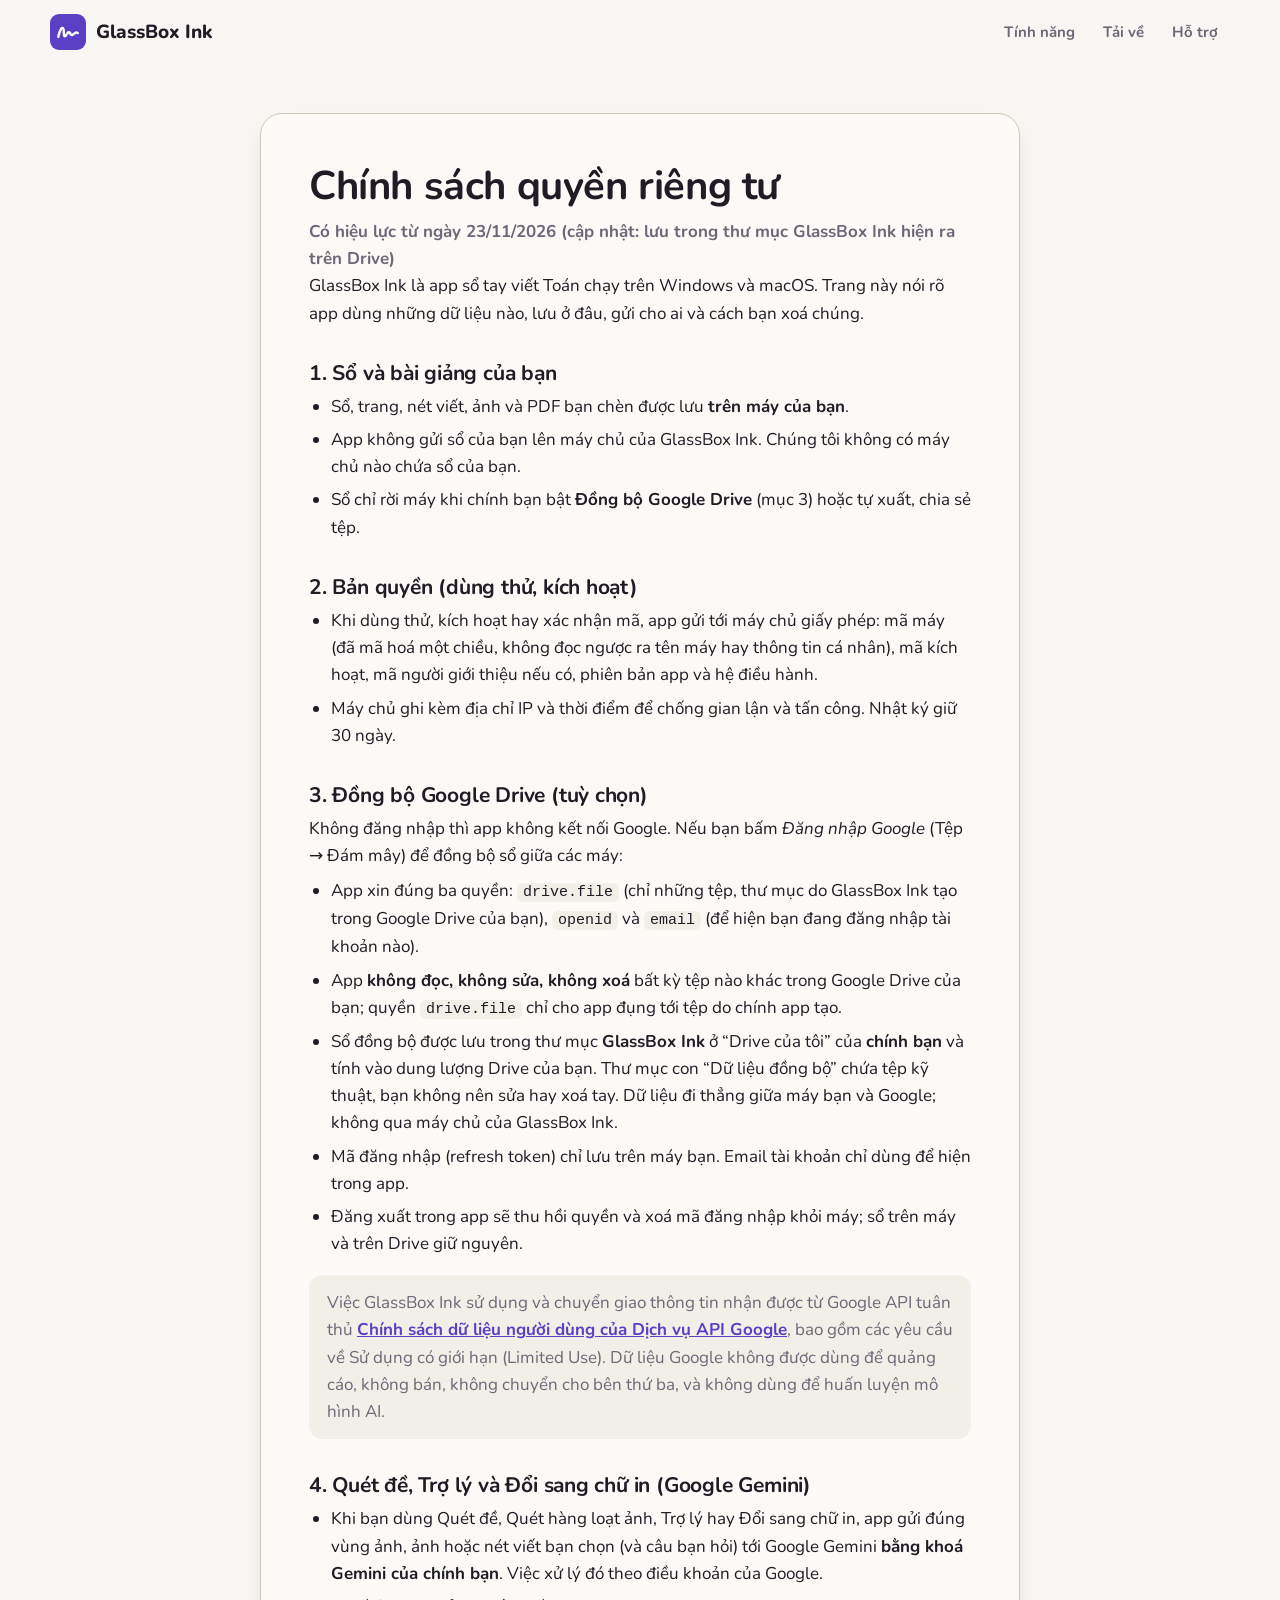
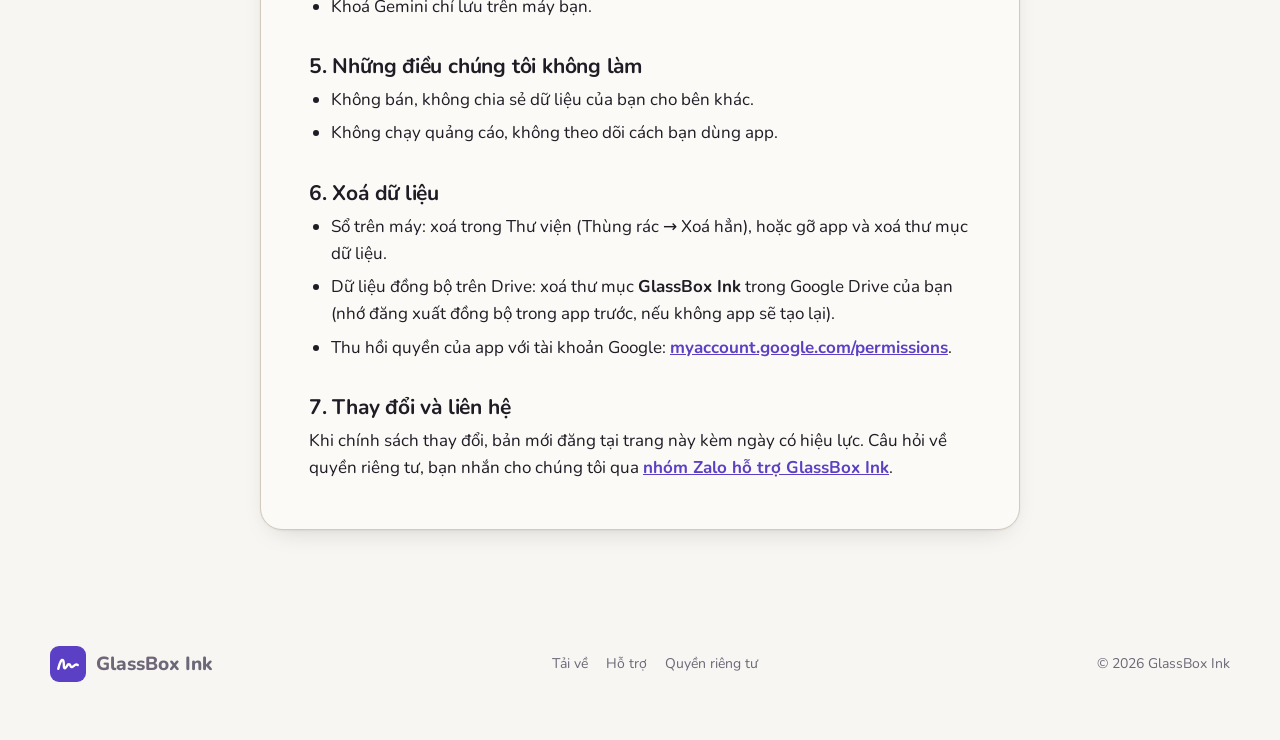
==== commit a0ff99a9: "Chính sách quyền riêng tư: đồng bộ lưu trong thư mục GlassBox Ink hiện ra (quyền drive.file) Co-Auth" ====
--- a/chinh-sach-rieng-tu.html
+++ b/chinh-sach-rieng-tu.html
@@ -47,7 +47,7 @@
   <div class="wrap">
     <article class="doc">
       <h1>Chính sách quyền riêng tư</h1>
-      <p class="date">Có hiệu lực từ ngày 23/11/2026</p>
+      <p class="date">Có hiệu lực từ ngày 23/11/2026 (cập nhật: lưu trong thư mục GlassBox Ink hiện ra trên Drive)</p>
 
       <p>GlassBox Ink là app sổ tay viết Toán chạy trên Windows và macOS. Trang này nói rõ app dùng những dữ liệu nào, lưu ở đâu, gửi cho ai và cách bạn xoá chúng.</p>
 
@@ -67,9 +67,9 @@
       <h2>3. Đồng bộ Google Drive (tuỳ chọn)</h2>
       <p>Không đăng nhập thì app không kết nối Google. Nếu bạn bấm <em>Đăng nhập Google</em> (Tệp → Đám mây) để đồng bộ sổ giữa các máy:</p>
       <ul>
-        <li>App xin đúng ba quyền: <code>drive.appdata</code> (thư mục dữ liệu ẩn của riêng GlassBox Ink trong Google Drive của bạn), <code>openid</code> và <code>email</code> (để hiện bạn đang đăng nhập tài khoản nào).</li>
-        <li>App <strong>không đọc, không sửa, không xoá</strong> bất kỳ tệp nào khác trong Google Drive của bạn; quyền <code>drive.appdata</code> chỉ cho vào thư mục ẩn của app.</li>
-        <li>Sổ đồng bộ được lưu trong Google Drive <strong>của chính bạn</strong> và tính vào dung lượng Drive của bạn. Dữ liệu đi thẳng giữa máy bạn và Google; không qua máy chủ của GlassBox Ink.</li>
+        <li>App xin đúng ba quyền: <code>drive.file</code> (chỉ những tệp, thư mục do GlassBox Ink tạo trong Google Drive của bạn), <code>openid</code> và <code>email</code> (để hiện bạn đang đăng nhập tài khoản nào).</li>
+        <li>App <strong>không đọc, không sửa, không xoá</strong> bất kỳ tệp nào khác trong Google Drive của bạn; quyền <code>drive.file</code> chỉ cho app đụng tới tệp do chính app tạo.</li>
+        <li>Sổ đồng bộ được lưu trong thư mục <strong>GlassBox Ink</strong> ở “Drive của tôi” của <strong>chính bạn</strong> và tính vào dung lượng Drive của bạn. Thư mục con “Dữ liệu đồng bộ” chứa tệp kỹ thuật, bạn không nên sửa hay xoá tay. Dữ liệu đi thẳng giữa máy bạn và Google; không qua máy chủ của GlassBox Ink.</li>
         <li>Mã đăng nhập (refresh token) chỉ lưu trên máy bạn. Email tài khoản chỉ dùng để hiện trong app.</li>
         <li>Đăng xuất trong app sẽ thu hồi quyền và xoá mã đăng nhập khỏi máy; sổ trên máy và trên Drive giữ nguyên.</li>
       </ul>
@@ -90,7 +90,7 @@
       <h2>6. Xoá dữ liệu</h2>
       <ul>
         <li>Sổ trên máy: xoá trong Thư viện (Thùng rác → Xoá hẳn), hoặc gỡ app và xoá thư mục dữ liệu.</li>
-        <li>Dữ liệu đồng bộ trên Drive: vào Google Drive → Cài đặt → Quản lý ứng dụng → GlassBox Ink → <em>Xoá dữ liệu ứng dụng ẩn</em>.</li>
+        <li>Dữ liệu đồng bộ trên Drive: xoá thư mục <strong>GlassBox Ink</strong> trong Google Drive của bạn (nhớ đăng xuất đồng bộ trong app trước, nếu không app sẽ tạo lại).</li>
         <li>Thu hồi quyền của app với tài khoản Google: <a href="https://myaccount.google.com/permissions" target="_blank" rel="noopener">myaccount.google.com/permissions</a>.</li>
       </ul>
 
